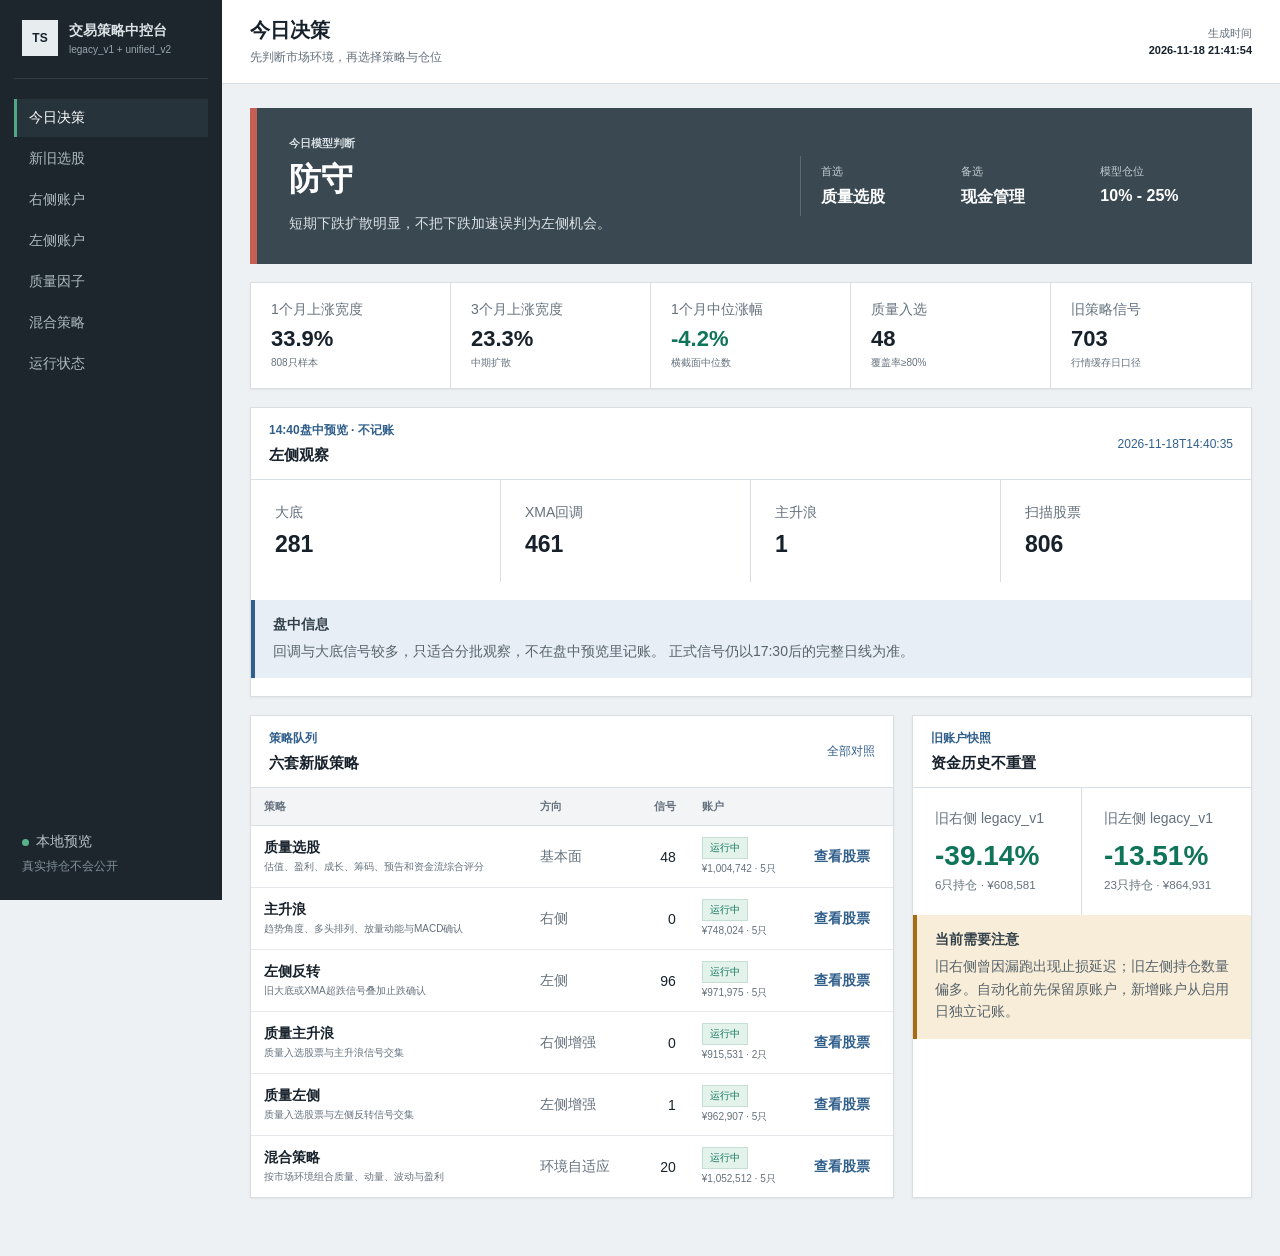
==== index.html @ 50e449c4 "Daily Trading Hub Update" ====
<!doctype html>
<html lang="zh-CN">
<head>
  <meta charset="utf-8">
  <meta name="viewport" content="width=device-width,initial-scale=1">
  <title>今日决策 | 交易策略中控台</title>
  <link rel="stylesheet" href="assets/styles.css">
</head>
<body>
  <aside class="sidebar" id="sidebar">
    <a class="brand" href="index.html"><span class="brand-mark">TS</span><span><strong>交易策略中控台</strong><small>legacy_v1 + unified_v2</small></span></a>
    <nav><a class="nav-link active" href="index.html">今日决策</a><a class="nav-link " href="stocks.html">新旧选股</a><a class="nav-link " href="right.html">右侧账户</a><a class="nav-link " href="left.html">左侧账户</a><a class="nav-link " href="quality.html">质量因子</a><a class="nav-link " href="hybrid.html">混合策略</a><a class="nav-link " href="system.html">运行状态</a></nav>
    <div class="sidebar-foot"><span class="status-dot ok"></span>本地预览<br><small>真实持仓不会公开</small></div>
  </aside>
  <main class="workspace">
    <header class="topbar">
      <button class="icon-button" id="menuButton" aria-label="打开导航" title="打开导航">☰</button>
      <div><h1>今日决策</h1><p>先判断市场环境，再选择策略与仓位</p></div>
      <div class="timestamp">生成时间<br><strong>2026-11-18 21:41:54</strong></div>
    </header>
    <div class="content">
    <section class="decision-band regime-defensive">
      <div><span class="eyebrow">今日模型判断</span><h2>防守</h2><p>短期下跌扩散明显，不把下跌加速误判为左侧机会。</p></div>
      <dl><div><dt>首选</dt><dd>质量选股</dd></div><div><dt>备选</dt><dd>现金管理</dd></div><div><dt>模型仓位</dt><dd>10% - 25%</dd></div></dl>
    </section>
    <section class="metric-strip">
      <div><span>1个月上涨宽度</span><strong>33.9%</strong><small>808只样本</small></div>
      <div><span>3个月上涨宽度</span><strong>23.3%</strong><small>中期扩散</small></div>
      <div><span>1个月中位涨幅</span><strong class="negative">-4.2%</strong><small>横截面中位数</small></div>
      <div><span>质量入选</span><strong>48</strong><small>覆盖率≥80%</small></div>
      <div><span>旧策略信号</span><strong>703</strong><small>行情缓存日口径</small></div>
    </section>
    
    <section class="panel">
      <div class="panel-head"><div><span class="eyebrow">14:40盘中预览 · 不记账</span><h3>左侧观察</h3></div><span>2026-11-18T14:40:35</span></div>
      <div class="evidence-grid"><div><span>大底</span><strong>281</strong></div><div><span>XMA回调</span><strong>461</strong></div><div><span>主升浪</span><strong>1</strong></div><div><span>扫描股票</span><strong>806</strong></div></div>
      <div class="notice"><strong>盘中信息</strong><p>回调与大底信号较多，只适合分批观察，不在盘中预览里记账。 正式信号仍以17:30后的完整日线为准。</p></div>
    </section>
    <section class="two-column">
      <div class="panel"><div class="panel-head"><div><span class="eyebrow">策略队列</span><h3>六套新版策略</h3></div><a href="stocks.html">全部对照</a></div>
        <div class="table-scroll"><table><thead><tr><th>策略</th><th>方向</th><th class="numeric">信号</th><th>账户</th><th></th></tr></thead><tbody><tr><td><strong>质量选股</strong><small>估值、盈利、成长、筹码、预告和资金流综合评分</small></td><td><span class="side-tag">基本面</span></td>
            <td class="numeric">48</td><td><span class="status-chip ok">运行中</span><small>¥1,004,742 · 5只</small></td>
            <td><a class="table-link" href="stocks.html?strategy=quality_v2">查看股票</a></td></tr><tr><td><strong>主升浪</strong><small>趋势角度、多头排列、放量动能与MACD确认</small></td><td><span class="side-tag">右侧</span></td>
            <td class="numeric">0</td><td><span class="status-chip ok">运行中</span><small>¥748,024 · 5只</small></td>
            <td><a class="table-link" href="stocks.html?strategy=main_wave_v2">查看股票</a></td></tr><tr><td><strong>左侧反转</strong><small>旧大底或XMA超跌信号叠加止跌确认</small></td><td><span class="side-tag">左侧</span></td>
            <td class="numeric">96</td><td><span class="status-chip ok">运行中</span><small>¥971,975 · 5只</small></td>
            <td><a class="table-link" href="stocks.html?strategy=left_reversal_v2">查看股票</a></td></tr><tr><td><strong>质量主升浪</strong><small>质量入选股票与主升浪信号交集</small></td><td><span class="side-tag">右侧增强</span></td>
            <td class="numeric">0</td><td><span class="status-chip ok">运行中</span><small>¥915,531 · 2只</small></td>
            <td><a class="table-link" href="stocks.html?strategy=quality_main_wave_v2">查看股票</a></td></tr><tr><td><strong>质量左侧</strong><small>质量入选股票与左侧反转信号交集</small></td><td><span class="side-tag">左侧增强</span></td>
            <td class="numeric">1</td><td><span class="status-chip ok">运行中</span><small>¥962,907 · 5只</small></td>
            <td><a class="table-link" href="stocks.html?strategy=quality_left_v2">查看股票</a></td></tr><tr><td><strong>混合策略</strong><small>按市场环境组合质量、动量、波动与盈利</small></td><td><span class="side-tag">环境自适应</span></td>
            <td class="numeric">20</td><td><span class="status-chip ok">运行中</span><small>¥1,052,512 · 5只</small></td>
            <td><a class="table-link" href="stocks.html?strategy=hybrid_v2">查看股票</a></td></tr></tbody></table></div>
      </div>
      <div class="panel"><div class="panel-head"><div><span class="eyebrow">旧账户快照</span><h3>资金历史不重置</h3></div></div>
        <div class="account-compare">
          <a href="right.html"><span>旧右侧 legacy_v1</span><strong class="negative">-39.14%</strong><small>6只持仓 · ¥608,581</small></a>
          <a href="left.html"><span>旧左侧 legacy_v1</span><strong class="negative">-13.51%</strong><small>23只持仓 · ¥864,931</small></a>
        </div>
        <div class="notice warning"><strong>当前需要注意</strong><p>旧右侧曾因漏跑出现止损延迟；旧左侧持仓数量偏多。自动化前先保留原账户，新增账户从启用日独立记账。</p></div>
      </div>
    </section></div>
  </main>
  <script src="assets/app.js"></script>
</body>
</html>
---- assets/styles.css ----
:root {
  --bg: #eef1f4;
  --surface: #ffffff;
  --surface-muted: #f6f7f8;
  --ink: #17212b;
  --muted: #65717d;
  --line: #d9dee3;
  --sidebar: #1d262d;
  --sidebar-2: #27333b;
  --green: #0f7459;
  --green-soft: #e4f2ec;
  --red: #b6463c;
  --red-soft: #f8e8e5;
  --amber: #a76b13;
  --amber-soft: #f7edd8;
  --blue: #315f8c;
  --blue-soft: #e7eef5;
  --shadow: 0 1px 2px rgba(20, 30, 38, .06);
}

* { box-sizing: border-box; }
html { background: var(--bg); }
body { margin: 0; color: var(--ink); background: var(--bg); font-family: -apple-system, BlinkMacSystemFont, "PingFang SC", "Microsoft YaHei", sans-serif; font-size: 14px; letter-spacing: 0; }
a { color: inherit; text-decoration: none; }
button, input, select { font: inherit; letter-spacing: 0; }
.sidebar { position: fixed; inset: 0 auto 0 0; width: 222px; padding: 20px 14px; color: #dce3e7; background: var(--sidebar); z-index: 20; }
.brand { display: flex; gap: 11px; align-items: center; padding: 0 8px 22px; border-bottom: 1px solid rgba(255,255,255,.1); }
.brand-mark { display: grid; place-items: center; width: 36px; height: 36px; background: #e7ecef; color: #17212b; font-weight: 800; font-size: 12px; }
.brand strong { display: block; font-size: 14px; }
.brand small { display: block; margin-top: 4px; color: #98a6af; font-size: 10px; }
nav { margin-top: 20px; }
.nav-link { display: block; padding: 10px 12px; margin: 3px 0; color: #afbac1; border-left: 3px solid transparent; }
.nav-link:hover { color: #fff; background: var(--sidebar-2); }
.nav-link.active { color: #fff; background: var(--sidebar-2); border-left-color: #51a884; }
.sidebar-foot { position: absolute; left: 22px; right: 22px; bottom: 22px; color: #b9c3c9; line-height: 1.7; }
.sidebar-foot small { color: #82919a; }
.status-dot { display: inline-block; width: 7px; height: 7px; margin-right: 7px; border-radius: 50%; }
.status-dot.ok { background: #58b38c; }
.workspace { min-height: 100vh; margin-left: 222px; }
.topbar { min-height: 78px; padding: 17px 28px; display: flex; align-items: center; gap: 14px; background: var(--surface); border-bottom: 1px solid var(--line); }
.topbar h1 { margin: 0; font-size: 20px; }
.topbar p { margin: 5px 0 0; color: var(--muted); font-size: 12px; }
.timestamp { margin-left: auto; color: var(--muted); text-align: right; font-size: 11px; line-height: 1.5; }
.timestamp strong { color: var(--ink); font-weight: 600; }
.icon-button { display: none; border: 0; background: transparent; font-size: 22px; cursor: pointer; }
.content { padding: 24px 28px 40px; max-width: 1680px; margin: 0 auto; }
.eyebrow { display: block; margin-bottom: 7px; color: var(--muted); font-size: 11px; font-weight: 700; text-transform: uppercase; }
.decision-band { display: grid; grid-template-columns: 1fr minmax(420px, .8fr); align-items: center; min-height: 156px; padding: 28px 32px; color: #fff; background: #3a4851; border-left: 7px solid #bf8b39; }
.decision-band h2 { margin: 0; font-size: 32px; }
.decision-band p { max-width: 700px; margin: 10px 0 0; color: #dce3e7; line-height: 1.7; }
.decision-band .eyebrow { color: #d7dee2; }
.decision-band dl { display: grid; grid-template-columns: repeat(3, 1fr); margin: 0; border-left: 1px solid rgba(255,255,255,.18); }
.decision-band dl div { padding: 8px 20px; }
.decision-band dt { margin-bottom: 8px; color: #c4cfd5; font-size: 11px; }
.decision-band dd { margin: 0; font-size: 16px; font-weight: 700; }
.regime-right { border-left-color: #4eaa81; }
.regime-defensive { border-left-color: #c65f53; }
.regime-mixed { border-left-color: #5f88ad; }
.metric-strip { display: grid; grid-template-columns: repeat(5, 1fr); margin: 18px 0; background: var(--surface); border: 1px solid var(--line); box-shadow: var(--shadow); }
.metric-strip > div { min-height: 96px; padding: 18px 20px; border-right: 1px solid var(--line); }
.metric-strip > div:last-child { border-right: 0; }
.metric-strip span, .metric-strip small { display: block; color: var(--muted); }
.metric-strip strong { display: block; margin: 7px 0 4px; font-size: 22px; }
.metric-strip small { font-size: 10px; }
.metric-strip.compact { margin-top: 0; }
.metric-strip.compact > div { min-height: 80px; }
.metric-strip.compact strong { font-size: 18px; }
.positive { color: var(--red) !important; }
.negative { color: var(--green) !important; }
.two-column { display: grid; grid-template-columns: minmax(0, 1.35fr) minmax(340px, .65fr); gap: 18px; }
.panel { margin-bottom: 18px; background: var(--surface); border: 1px solid var(--line); box-shadow: var(--shadow); }
.panel-head { min-height: 58px; padding: 14px 18px; display: flex; justify-content: space-between; align-items: center; border-bottom: 1px solid var(--line); }
.panel-head h3 { margin: 0; font-size: 15px; }
.panel-head a, .panel-head span { color: var(--blue); font-size: 12px; }
table { width: 100%; border-collapse: collapse; }
th { padding: 11px 13px; color: var(--muted); background: #f2f4f6; font-size: 11px; text-align: left; white-space: nowrap; border-bottom: 1px solid var(--line); }
td { padding: 11px 13px; border-bottom: 1px solid #e6e9ec; vertical-align: middle; }
tbody tr:last-child td { border-bottom: 0; }
tbody tr:hover td { background: #f8fafb; }
td strong { display: block; }
td small { display: block; margin-top: 3px; color: var(--muted); font-size: 10px; }
.numeric { text-align: right; font-variant-numeric: tabular-nums; }
.table-scroll { overflow: auto; }
.table-link { color: var(--blue); font-weight: 600; }
.side-tag { color: var(--muted); white-space: nowrap; }
.status-chip { display: inline-block; padding: 3px 7px; border: 1px solid var(--line); font-size: 10px; white-space: nowrap; }
.status-chip.pending { color: var(--amber); background: var(--amber-soft); border-color: #e7d1a7; }
.status-chip.ok { color: var(--green); background: var(--green-soft); border-color: #c5dfd3; }
.status-chip.bad { color: var(--red); background: var(--red-soft); border-color: #e6c0ba; }
.account-compare { display: grid; grid-template-columns: 1fr 1fr; }
.account-compare a { padding: 22px; border-right: 1px solid var(--line); }
.account-compare a:last-child { border-right: 0; }
.account-compare span, .account-compare small { display: block; color: var(--muted); }
.account-compare strong { display: block; margin: 12px 0 6px; font-size: 28px; }
.notice { margin: 18px 0; padding: 16px 18px; color: #33414a; background: var(--blue-soft); border-left: 4px solid var(--blue); }
.notice.warning { margin: 0; background: var(--amber-soft); border-left-color: var(--amber); }
.notice p { margin: 6px 0 0; color: #58636b; line-height: 1.6; }
.page-intro { margin-bottom: 18px; padding: 5px 0 14px; display: flex; align-items: flex-end; justify-content: space-between; border-bottom: 1px solid var(--line); }
.page-intro h2 { margin: 0; font-size: 23px; }
.page-intro p { margin: 8px 0 0; color: var(--muted); }
.primary-button, .secondary-button { display: inline-flex; align-items: center; min-height: 36px; padding: 0 14px; border: 1px solid transparent; cursor: pointer; white-space: nowrap; }
.primary-button { color: #fff; background: var(--green); }
.secondary-button { color: var(--ink); background: var(--surface); border-color: var(--line); }
.segmented { display: flex; overflow-x: auto; border-bottom: 1px solid var(--line); }
.segmented-button { min-width: 96px; padding: 13px 14px; border: 0; border-right: 1px solid var(--line); background: var(--surface); color: var(--muted); cursor: pointer; white-space: nowrap; }
.segmented-button span { margin-left: 6px; padding: 1px 5px; color: var(--muted); background: var(--surface-muted); font-size: 10px; }
.segmented-button.active { color: var(--green); box-shadow: inset 0 -3px var(--green); font-weight: 700; }
.toolbar { min-height: 62px; padding: 12px 14px; display: flex; align-items: center; gap: 10px; border-bottom: 1px solid var(--line); }
.toolbar input, .toolbar select { min-height: 36px; padding: 0 10px; color: var(--ink); background: #fff; border: 1px solid var(--line); }
.toolbar input { width: 260px; }
.toolbar #resultCount { margin-left: auto; color: var(--muted); font-size: 12px; }
.stock-table { max-height: 680px; }
.stock-table thead { position: sticky; top: 0; z-index: 2; }
.stock-table th, .stock-table td { font-size: 12px; }
.signal-cell { min-width: 48px; color: var(--green); text-align: center; }
.reason { min-width: 190px; color: #4c5861; }
.grade { display: inline-grid; place-items: center; width: 27px; height: 24px; font-weight: 800; }
.grade-A { color: #fff; background: var(--green); }
.grade-B { color: #fff; background: var(--blue); }
.grade-C { color: #6d4d10; background: var(--amber-soft); }
.grade-D { color: #7e3731; background: var(--red-soft); }
.account-tabs { display: flex; margin-bottom: 18px; border-bottom: 1px solid var(--line); }
.account-tab { padding: 12px 18px; border: 0; border-right: 1px solid var(--line); background: transparent; color: var(--muted); cursor: pointer; }
.account-tab.active { color: var(--green); background: var(--surface); box-shadow: inset 0 -3px var(--green); font-weight: 700; }
.account-panel { display: none; }
.account-panel.active { display: block; }
.source-time { color: var(--muted); font-size: 12px; }
.action { display: inline-block; min-width: 40px; padding: 3px 5px; color: #fff; text-align: center; font-size: 10px; }
.action.buy { background: var(--red); }
.action.sell { background: var(--green); }
.empty-state { min-height: 350px; padding: 70px 24px; text-align: center; background: var(--surface); border: 1px solid var(--line); }
.empty-state h3 { margin: 20px 0 8px; font-size: 22px; }
.empty-state p { color: var(--muted); }
.empty-state dl { display: grid; grid-template-columns: repeat(3, 150px); justify-content: center; margin: 30px 0; }
.empty-state dl div { padding: 12px; border-right: 1px solid var(--line); }
.empty-state dl div:last-child { border-right: 0; }
.empty-state dt { color: var(--muted); font-size: 11px; }
.empty-state dd { margin: 7px 0 0; font-weight: 700; }
.fine-print { color: var(--muted); font-size: 11px; }
.comparison-placeholder { display: grid; grid-template-columns: repeat(3, 1fr); }
.comparison-placeholder div { padding: 42px 22px; text-align: center; border-right: 1px solid var(--line); }
.comparison-placeholder div:last-child { border-right: 0; }
.comparison-placeholder strong { display: block; font-size: 28px; }
.comparison-placeholder span { display: block; margin-top: 8px; color: var(--muted); }
.quality-grid { grid-template-columns: 1.2fr .8fr; }
.weight-bars { padding: 14px 18px; }
.weight-bars div { display: grid; grid-template-columns: 70px 1fr 42px; align-items: center; min-height: 30px; }
.weight-bars i { display: block; max-width: 100%; height: 6px; background: var(--green); }
.weight-bars strong { text-align: right; font-size: 11px; }
.definition-list { display: grid; grid-template-columns: 1fr 1fr; margin: 0; }
.definition-list div { padding: 22px; border-right: 1px solid var(--line); border-bottom: 1px solid var(--line); }
.definition-list div:nth-child(even) { border-right: 0; }
.definition-list dt { color: var(--muted); font-size: 11px; }
.definition-list dd { margin: 8px 0 0; font-size: 20px; font-weight: 700; }
.evidence-grid { display: grid; grid-template-columns: repeat(4, 1fr); }
.evidence-grid div { padding: 24px; border-right: 1px solid var(--line); }
.evidence-grid div:last-child { border-right: 0; }
.evidence-grid span { display: block; color: var(--muted); }
.evidence-grid strong { display: block; margin-top: 9px; font-size: 23px; }
.path-cell { min-width: 360px; font-family: ui-monospace, SFMono-Regular, Menlo, monospace; font-size: 11px; }
.timeline { margin: 0; padding: 22px 28px 22px 48px; }
.timeline li { position: relative; padding: 0 0 24px 16px; color: var(--muted); }
.timeline li::marker { color: #aeb7bd; }
.timeline li.done::marker { color: var(--green); }
.timeline strong, .timeline span { display: block; }
.timeline strong { color: var(--ink); }
.timeline span { margin-top: 5px; }

@media (max-width: 1050px) {
  .decision-band { grid-template-columns: 1fr; gap: 22px; }
  .decision-band dl { border-left: 0; border-top: 1px solid rgba(255,255,255,.18); padding-top: 12px; }
  .two-column { grid-template-columns: 1fr; }
  .metric-strip { grid-template-columns: repeat(3, 1fr); }
  .metric-strip > div:nth-child(3) { border-right: 0; }
}

@media (max-width: 760px) {
  .sidebar { transform: translateX(-100%); transition: transform .2s ease; }
  .sidebar.open { transform: translateX(0); }
  .workspace { margin-left: 0; }
  .topbar { padding: 14px 16px; }
  .icon-button { display: block; }
  .timestamp { display: none; }
  .content { padding: 16px; }
  .decision-band { padding: 23px 20px; }
  .decision-band h2 { font-size: 27px; }
  .decision-band dl { grid-template-columns: 1fr; }
  .decision-band dl div { padding: 8px 0; }
  .metric-strip { grid-template-columns: 1fr 1fr; }
  .metric-strip > div { border-right: 1px solid var(--line); }
  .metric-strip > div:nth-child(even) { border-right: 0; }
  .metric-strip > div:last-child { grid-column: 1 / -1; }
  .page-intro { align-items: flex-start; gap: 18px; flex-direction: column; }
  .toolbar { flex-wrap: wrap; }
  .toolbar input { width: 100%; }
  .toolbar #resultCount { width: 100%; margin-left: 0; }
  .account-tabs { overflow-x: auto; }
  .account-tab { white-space: nowrap; }
  .empty-state dl, .comparison-placeholder, .evidence-grid { grid-template-columns: 1fr; }
  .empty-state dl div, .comparison-placeholder div, .evidence-grid div { border-right: 0; border-bottom: 1px solid var(--line); }
  .account-compare { grid-template-columns: 1fr; }
  .account-compare a { border-right: 0; border-bottom: 1px solid var(--line); }
}
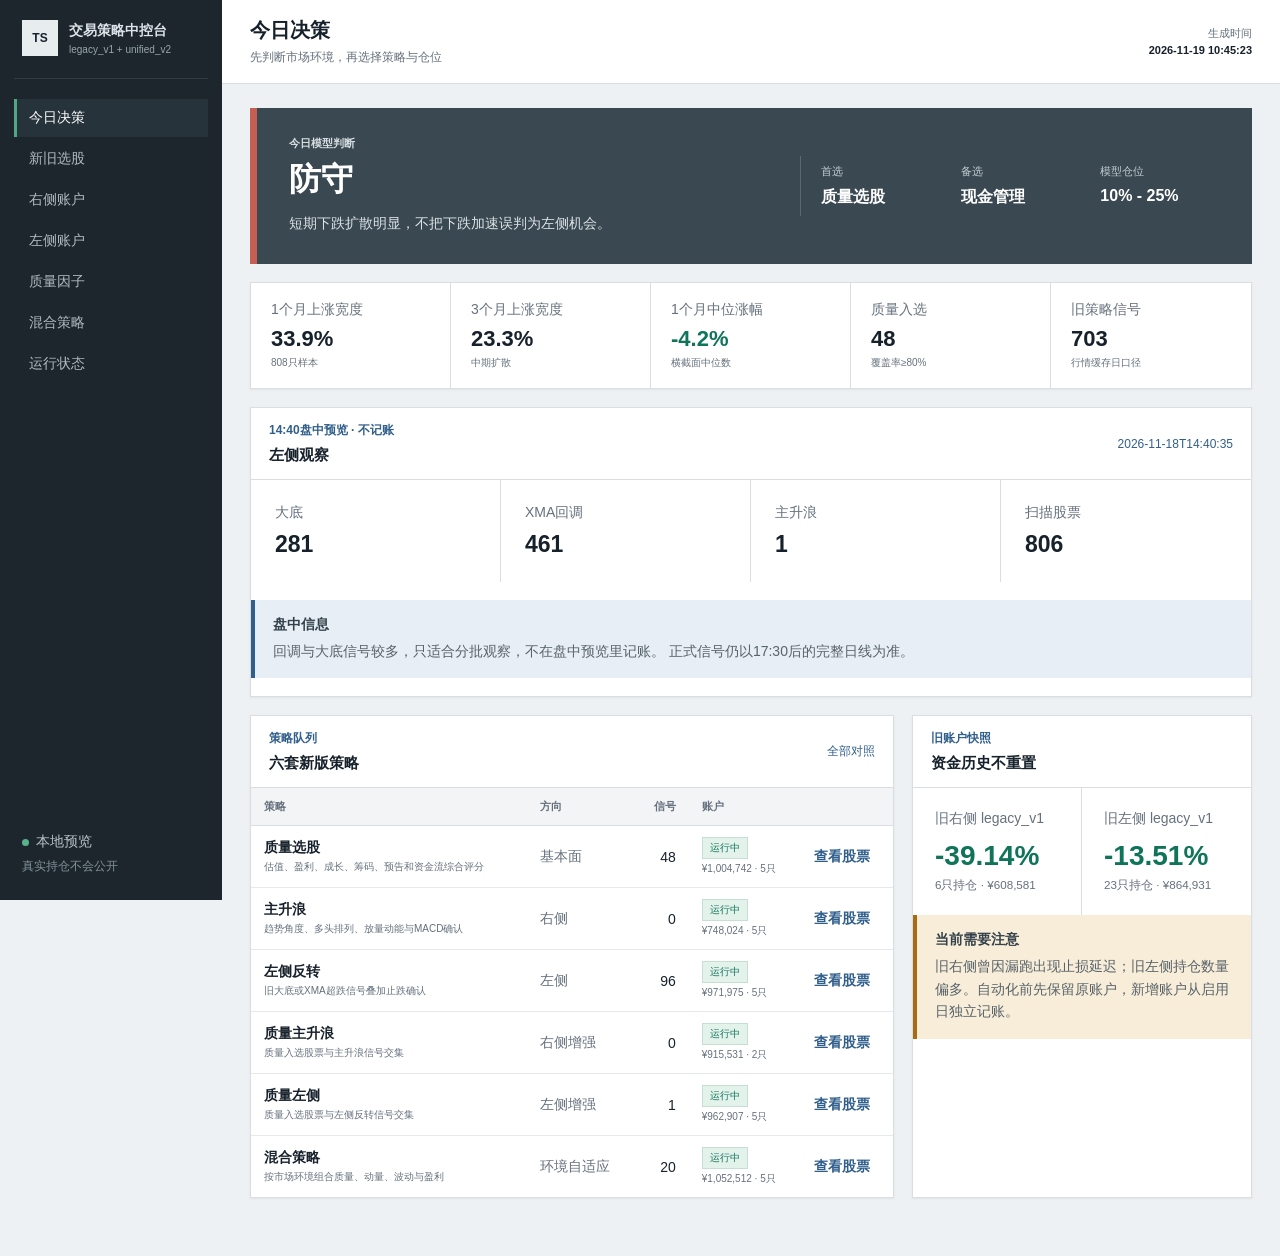
==== commit fec63d32: "Intraday Open Execution Update" ====
--- a/index.html
+++ b/index.html
@@ -16,7 +16,7 @@
     <header class="topbar">
       <button class="icon-button" id="menuButton" aria-label="打开导航" title="打开导航">☰</button>
       <div><h1>今日决策</h1><p>先判断市场环境，再选择策略与仓位</p></div>
-      <div class="timestamp">生成时间<br><strong>2026-11-18 21:41:54</strong></div>
+      <div class="timestamp">生成时间<br><strong>2026-11-19 10:45:23</strong></div>
     </header>
     <div class="content">
     <section class="decision-band regime-defensive">
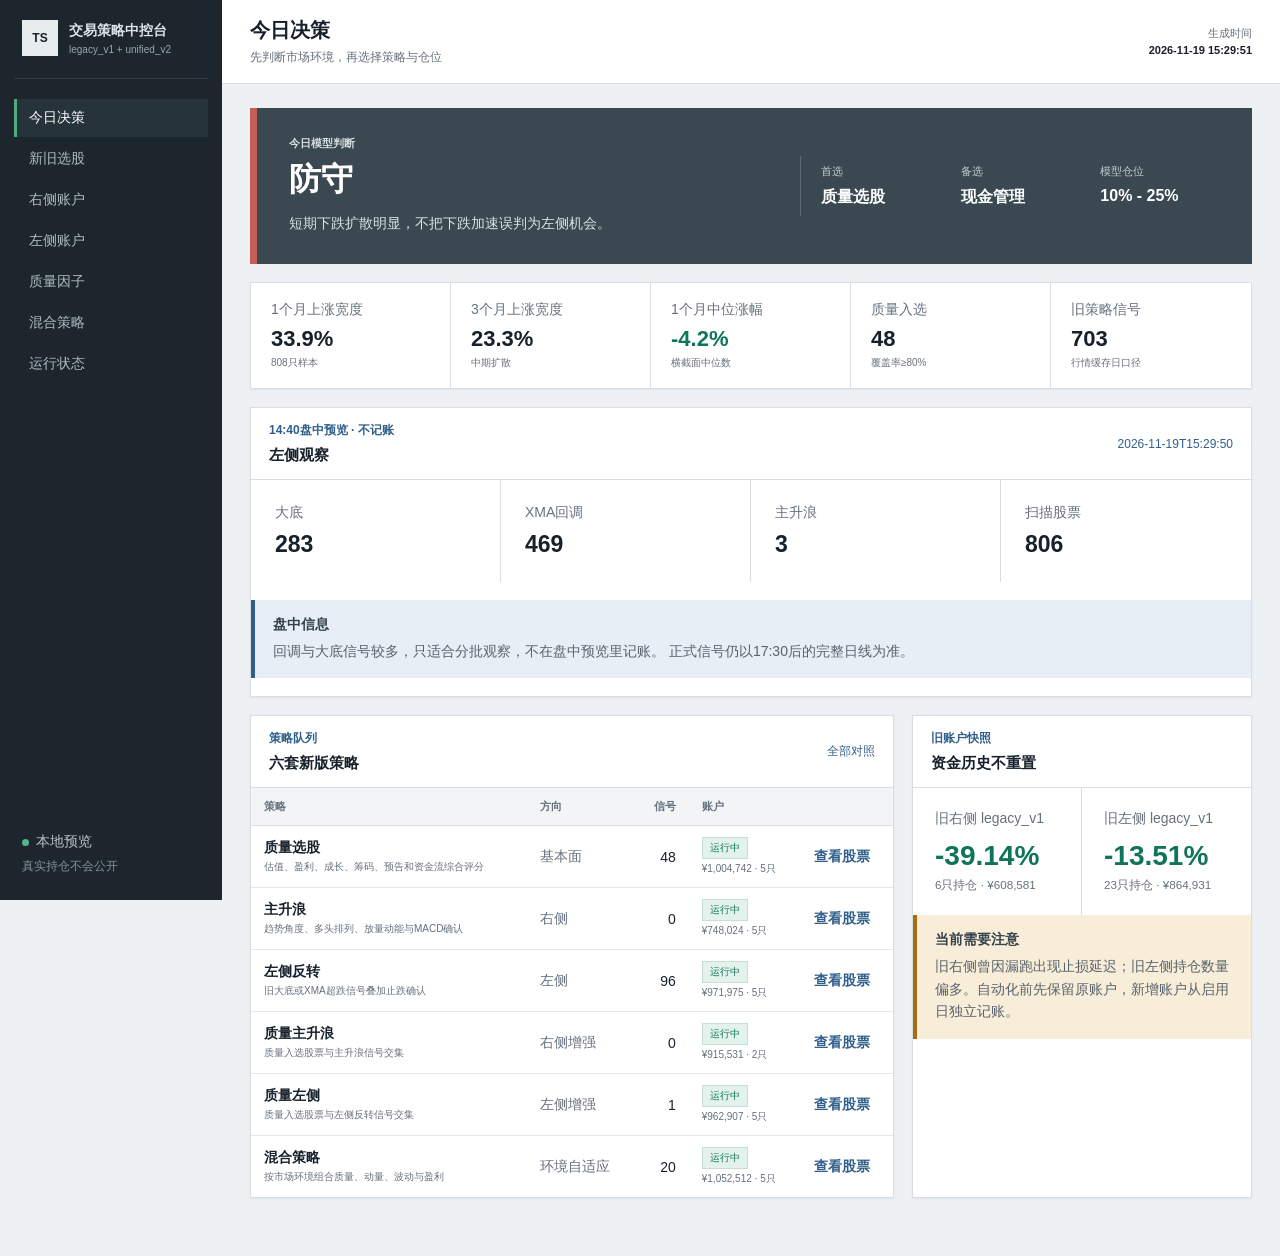
==== commit c35e8a96: "Intraday Strategy Preview Update" ====
--- a/index.html
+++ b/index.html
@@ -16,7 +16,7 @@
     <header class="topbar">
       <button class="icon-button" id="menuButton" aria-label="打开导航" title="打开导航">☰</button>
       <div><h1>今日决策</h1><p>先判断市场环境，再选择策略与仓位</p></div>
-      <div class="timestamp">生成时间<br><strong>2026-11-19 10:45:23</strong></div>
+      <div class="timestamp">生成时间<br><strong>2026-11-19 15:29:51</strong></div>
     </header>
     <div class="content">
     <section class="decision-band regime-defensive">
@@ -32,8 +32,8 @@
     </section>
     
     <section class="panel">
-      <div class="panel-head"><div><span class="eyebrow">14:40盘中预览 · 不记账</span><h3>左侧观察</h3></div><span>2026-11-18T14:40:35</span></div>
-      <div class="evidence-grid"><div><span>大底</span><strong>281</strong></div><div><span>XMA回调</span><strong>461</strong></div><div><span>主升浪</span><strong>1</strong></div><div><span>扫描股票</span><strong>806</strong></div></div>
+      <div class="panel-head"><div><span class="eyebrow">14:40盘中预览 · 不记账</span><h3>左侧观察</h3></div><span>2026-11-19T15:29:50</span></div>
+      <div class="evidence-grid"><div><span>大底</span><strong>283</strong></div><div><span>XMA回调</span><strong>469</strong></div><div><span>主升浪</span><strong>3</strong></div><div><span>扫描股票</span><strong>806</strong></div></div>
       <div class="notice"><strong>盘中信息</strong><p>回调与大底信号较多，只适合分批观察，不在盘中预览里记账。 正式信号仍以17:30后的完整日线为准。</p></div>
     </section>
     <section class="two-column">
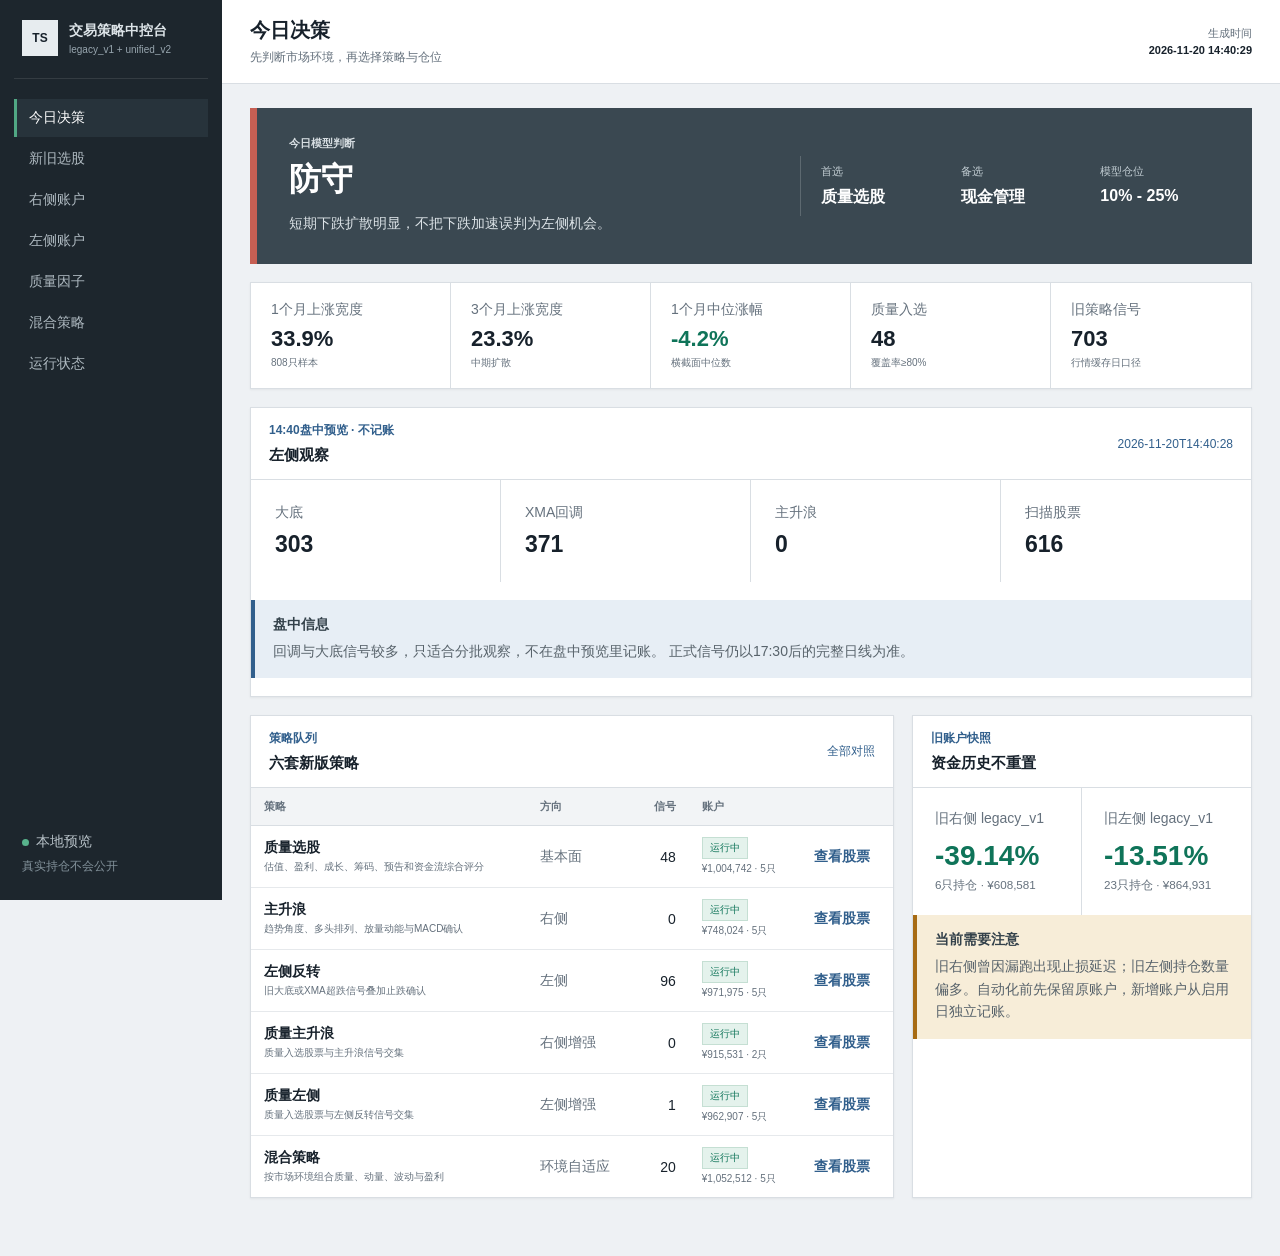
==== commit eda4bd96: "Intraday Strategy Preview Update" ====
--- a/index.html
+++ b/index.html
@@ -16,7 +16,7 @@
     <header class="topbar">
       <button class="icon-button" id="menuButton" aria-label="打开导航" title="打开导航">☰</button>
       <div><h1>今日决策</h1><p>先判断市场环境，再选择策略与仓位</p></div>
-      <div class="timestamp">生成时间<br><strong>2026-11-19 15:29:51</strong></div>
+      <div class="timestamp">生成时间<br><strong>2026-11-20 14:40:29</strong></div>
     </header>
     <div class="content">
     <section class="decision-band regime-defensive">
@@ -32,8 +32,8 @@
     </section>
     
     <section class="panel">
-      <div class="panel-head"><div><span class="eyebrow">14:40盘中预览 · 不记账</span><h3>左侧观察</h3></div><span>2026-11-19T15:29:50</span></div>
-      <div class="evidence-grid"><div><span>大底</span><strong>283</strong></div><div><span>XMA回调</span><strong>469</strong></div><div><span>主升浪</span><strong>3</strong></div><div><span>扫描股票</span><strong>806</strong></div></div>
+      <div class="panel-head"><div><span class="eyebrow">14:40盘中预览 · 不记账</span><h3>左侧观察</h3></div><span>2026-11-20T14:40:28</span></div>
+      <div class="evidence-grid"><div><span>大底</span><strong>303</strong></div><div><span>XMA回调</span><strong>371</strong></div><div><span>主升浪</span><strong>0</strong></div><div><span>扫描股票</span><strong>616</strong></div></div>
       <div class="notice"><strong>盘中信息</strong><p>回调与大底信号较多，只适合分批观察，不在盘中预览里记账。 正式信号仍以17:30后的完整日线为准。</p></div>
     </section>
     <section class="two-column">
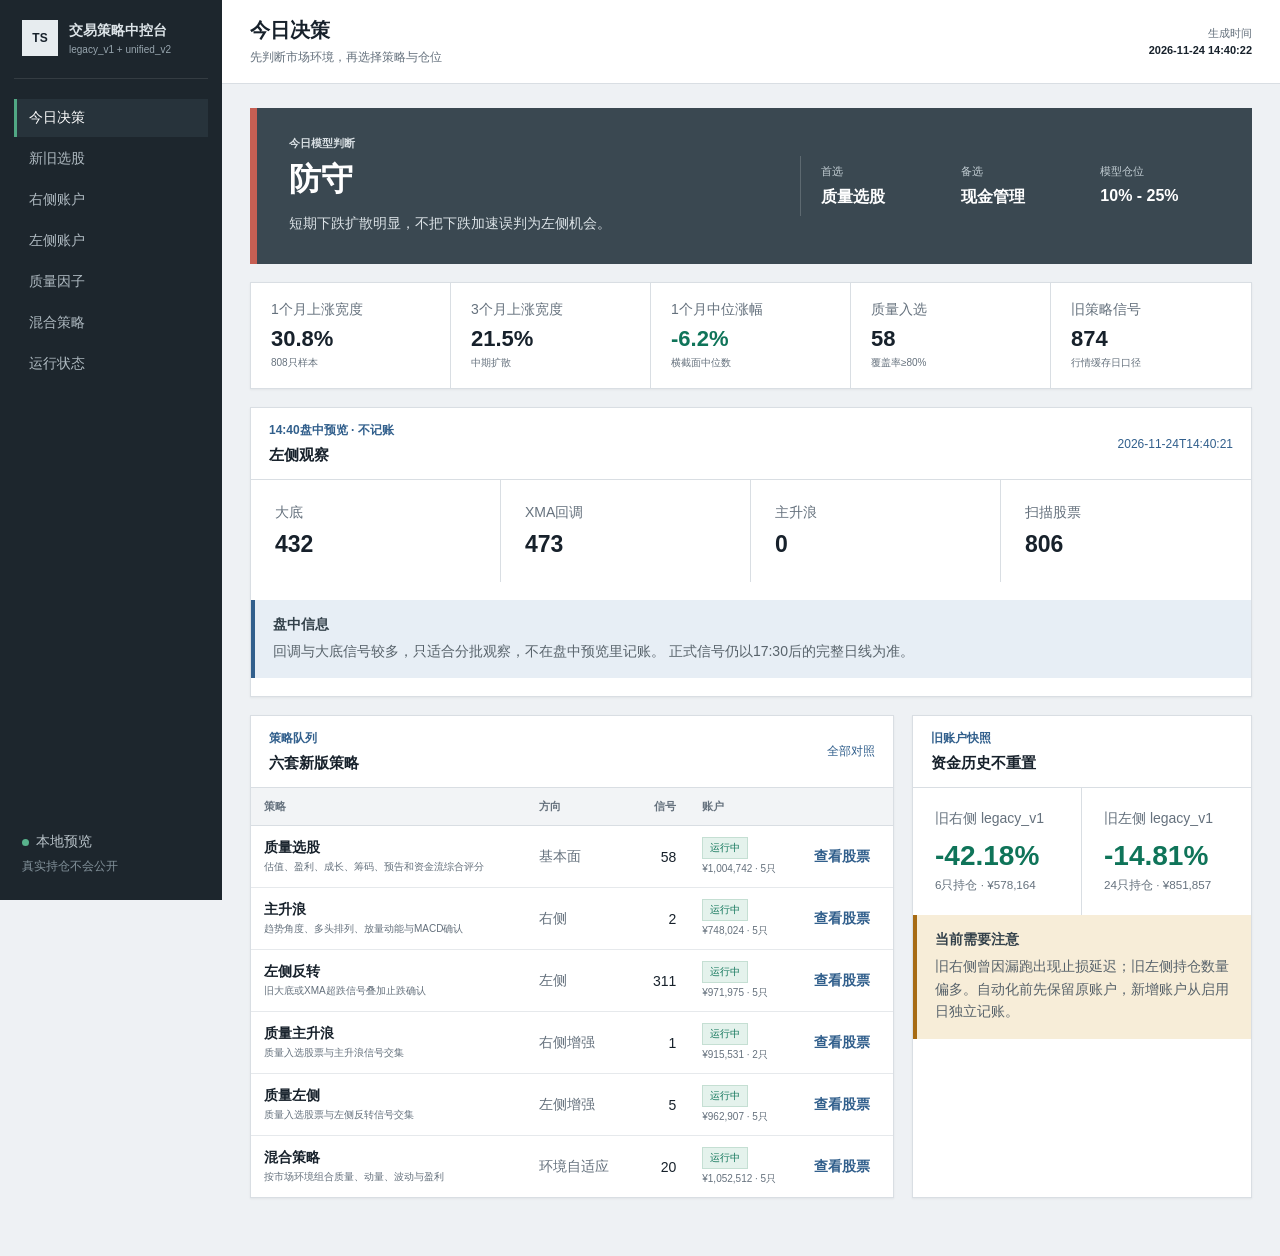
==== commit 3c5577f5: "Intraday Strategy Preview Update" ====
--- a/index.html
+++ b/index.html
@@ -16,7 +16,7 @@
     <header class="topbar">
       <button class="icon-button" id="menuButton" aria-label="打开导航" title="打开导航">☰</button>
       <div><h1>今日决策</h1><p>先判断市场环境，再选择策略与仓位</p></div>
-      <div class="timestamp">生成时间<br><strong>2026-11-20 14:40:29</strong></div>
+      <div class="timestamp">生成时间<br><strong>2026-11-24 14:40:22</strong></div>
     </header>
     <div class="content">
     <section class="decision-band regime-defensive">
@@ -24,38 +24,38 @@
       <dl><div><dt>首选</dt><dd>质量选股</dd></div><div><dt>备选</dt><dd>现金管理</dd></div><div><dt>模型仓位</dt><dd>10% - 25%</dd></div></dl>
     </section>
     <section class="metric-strip">
-      <div><span>1个月上涨宽度</span><strong>33.9%</strong><small>808只样本</small></div>
-      <div><span>3个月上涨宽度</span><strong>23.3%</strong><small>中期扩散</small></div>
-      <div><span>1个月中位涨幅</span><strong class="negative">-4.2%</strong><small>横截面中位数</small></div>
-      <div><span>质量入选</span><strong>48</strong><small>覆盖率≥80%</small></div>
-      <div><span>旧策略信号</span><strong>703</strong><small>行情缓存日口径</small></div>
+      <div><span>1个月上涨宽度</span><strong>30.8%</strong><small>808只样本</small></div>
+      <div><span>3个月上涨宽度</span><strong>21.5%</strong><small>中期扩散</small></div>
+      <div><span>1个月中位涨幅</span><strong class="negative">-6.2%</strong><small>横截面中位数</small></div>
+      <div><span>质量入选</span><strong>58</strong><small>覆盖率≥80%</small></div>
+      <div><span>旧策略信号</span><strong>874</strong><small>行情缓存日口径</small></div>
     </section>
     
     <section class="panel">
-      <div class="panel-head"><div><span class="eyebrow">14:40盘中预览 · 不记账</span><h3>左侧观察</h3></div><span>2026-11-20T14:40:28</span></div>
-      <div class="evidence-grid"><div><span>大底</span><strong>303</strong></div><div><span>XMA回调</span><strong>371</strong></div><div><span>主升浪</span><strong>0</strong></div><div><span>扫描股票</span><strong>616</strong></div></div>
+      <div class="panel-head"><div><span class="eyebrow">14:40盘中预览 · 不记账</span><h3>左侧观察</h3></div><span>2026-11-24T14:40:21</span></div>
+      <div class="evidence-grid"><div><span>大底</span><strong>432</strong></div><div><span>XMA回调</span><strong>473</strong></div><div><span>主升浪</span><strong>0</strong></div><div><span>扫描股票</span><strong>806</strong></div></div>
       <div class="notice"><strong>盘中信息</strong><p>回调与大底信号较多，只适合分批观察，不在盘中预览里记账。 正式信号仍以17:30后的完整日线为准。</p></div>
     </section>
     <section class="two-column">
       <div class="panel"><div class="panel-head"><div><span class="eyebrow">策略队列</span><h3>六套新版策略</h3></div><a href="stocks.html">全部对照</a></div>
         <div class="table-scroll"><table><thead><tr><th>策略</th><th>方向</th><th class="numeric">信号</th><th>账户</th><th></th></tr></thead><tbody><tr><td><strong>质量选股</strong><small>估值、盈利、成长、筹码、预告和资金流综合评分</small></td><td><span class="side-tag">基本面</span></td>
-            <td class="numeric">48</td><td><span class="status-chip ok">运行中</span><small>¥1,004,742 · 5只</small></td>
+            <td class="numeric">58</td><td><span class="status-chip ok">运行中</span><small>¥1,004,742 · 5只</small></td>
             <td><a class="table-link" href="stocks.html?strategy=quality_v2">查看股票</a></td></tr><tr><td><strong>主升浪</strong><small>趋势角度、多头排列、放量动能与MACD确认</small></td><td><span class="side-tag">右侧</span></td>
-            <td class="numeric">0</td><td><span class="status-chip ok">运行中</span><small>¥748,024 · 5只</small></td>
+            <td class="numeric">2</td><td><span class="status-chip ok">运行中</span><small>¥748,024 · 5只</small></td>
             <td><a class="table-link" href="stocks.html?strategy=main_wave_v2">查看股票</a></td></tr><tr><td><strong>左侧反转</strong><small>旧大底或XMA超跌信号叠加止跌确认</small></td><td><span class="side-tag">左侧</span></td>
-            <td class="numeric">96</td><td><span class="status-chip ok">运行中</span><small>¥971,975 · 5只</small></td>
+            <td class="numeric">311</td><td><span class="status-chip ok">运行中</span><small>¥971,975 · 5只</small></td>
             <td><a class="table-link" href="stocks.html?strategy=left_reversal_v2">查看股票</a></td></tr><tr><td><strong>质量主升浪</strong><small>质量入选股票与主升浪信号交集</small></td><td><span class="side-tag">右侧增强</span></td>
-            <td class="numeric">0</td><td><span class="status-chip ok">运行中</span><small>¥915,531 · 2只</small></td>
+            <td class="numeric">1</td><td><span class="status-chip ok">运行中</span><small>¥915,531 · 2只</small></td>
             <td><a class="table-link" href="stocks.html?strategy=quality_main_wave_v2">查看股票</a></td></tr><tr><td><strong>质量左侧</strong><small>质量入选股票与左侧反转信号交集</small></td><td><span class="side-tag">左侧增强</span></td>
-            <td class="numeric">1</td><td><span class="status-chip ok">运行中</span><small>¥962,907 · 5只</small></td>
+            <td class="numeric">5</td><td><span class="status-chip ok">运行中</span><small>¥962,907 · 5只</small></td>
             <td><a class="table-link" href="stocks.html?strategy=quality_left_v2">查看股票</a></td></tr><tr><td><strong>混合策略</strong><small>按市场环境组合质量、动量、波动与盈利</small></td><td><span class="side-tag">环境自适应</span></td>
             <td class="numeric">20</td><td><span class="status-chip ok">运行中</span><small>¥1,052,512 · 5只</small></td>
             <td><a class="table-link" href="stocks.html?strategy=hybrid_v2">查看股票</a></td></tr></tbody></table></div>
       </div>
       <div class="panel"><div class="panel-head"><div><span class="eyebrow">旧账户快照</span><h3>资金历史不重置</h3></div></div>
         <div class="account-compare">
-          <a href="right.html"><span>旧右侧 legacy_v1</span><strong class="negative">-39.14%</strong><small>6只持仓 · ¥608,581</small></a>
-          <a href="left.html"><span>旧左侧 legacy_v1</span><strong class="negative">-13.51%</strong><small>23只持仓 · ¥864,931</small></a>
+          <a href="right.html"><span>旧右侧 legacy_v1</span><strong class="negative">-42.18%</strong><small>6只持仓 · ¥578,164</small></a>
+          <a href="left.html"><span>旧左侧 legacy_v1</span><strong class="negative">-14.81%</strong><small>24只持仓 · ¥851,857</small></a>
         </div>
         <div class="notice warning"><strong>当前需要注意</strong><p>旧右侧曾因漏跑出现止损延迟；旧左侧持仓数量偏多。自动化前先保留原账户，新增账户从启用日独立记账。</p></div>
       </div>
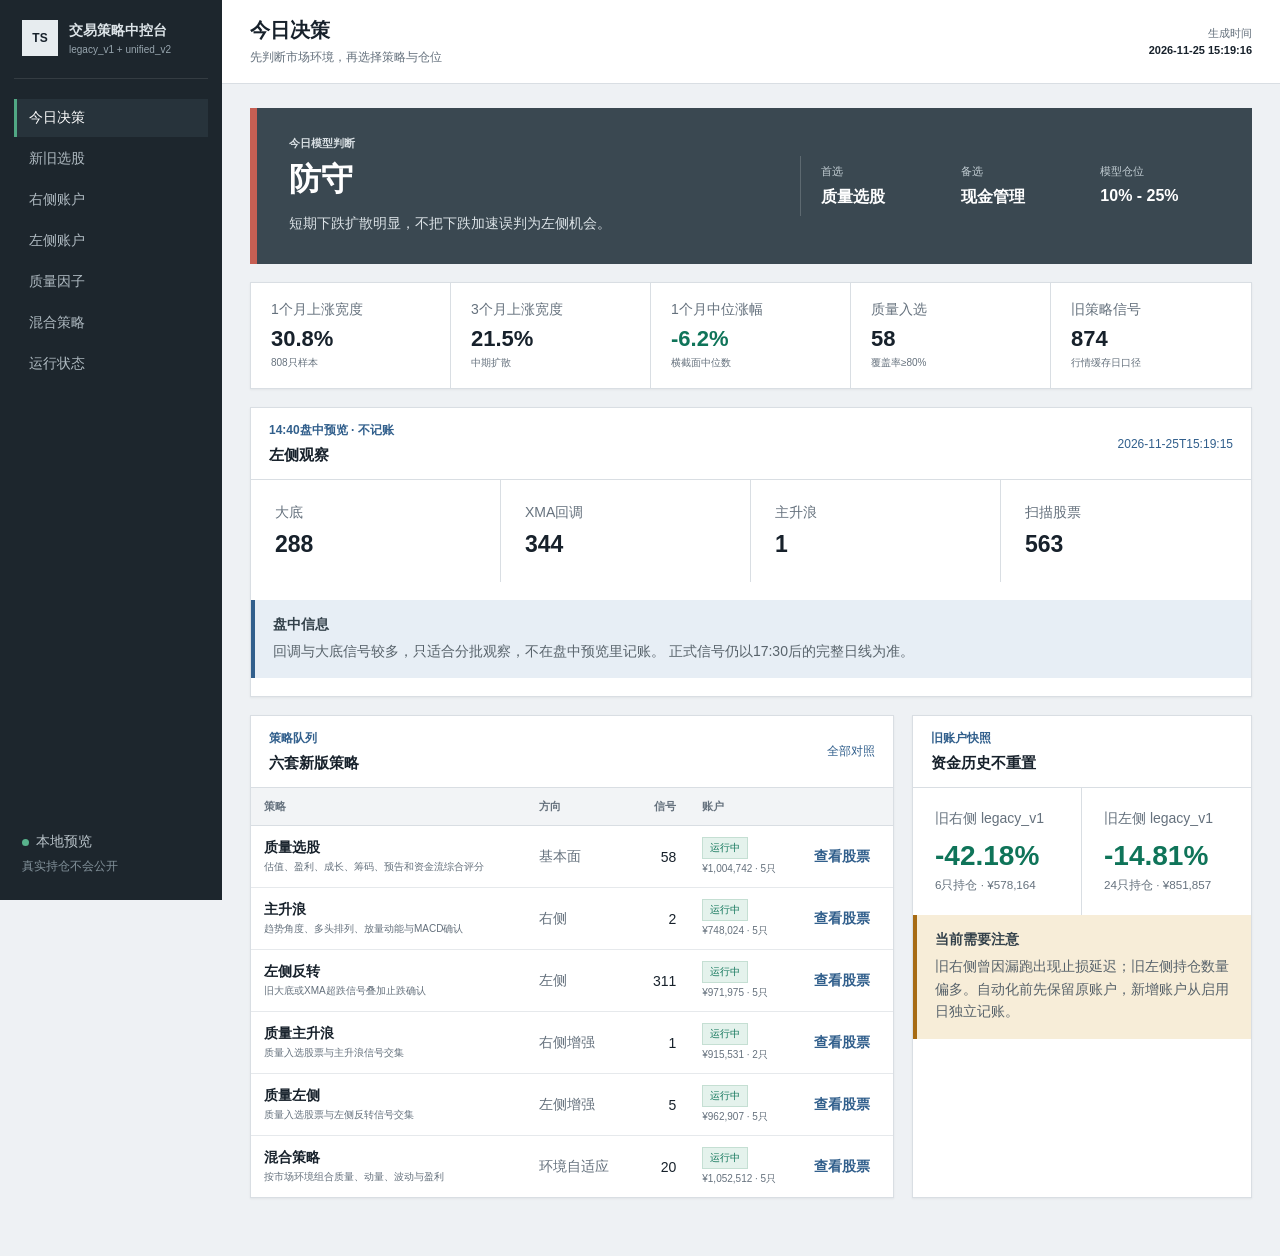
==== commit 237bdef3: "Intraday Strategy Preview Update" ====
--- a/index.html
+++ b/index.html
@@ -16,7 +16,7 @@
     <header class="topbar">
       <button class="icon-button" id="menuButton" aria-label="打开导航" title="打开导航">☰</button>
       <div><h1>今日决策</h1><p>先判断市场环境，再选择策略与仓位</p></div>
-      <div class="timestamp">生成时间<br><strong>2026-11-24 14:40:22</strong></div>
+      <div class="timestamp">生成时间<br><strong>2026-11-25 15:19:16</strong></div>
     </header>
     <div class="content">
     <section class="decision-band regime-defensive">
@@ -32,8 +32,8 @@
     </section>
     
     <section class="panel">
-      <div class="panel-head"><div><span class="eyebrow">14:40盘中预览 · 不记账</span><h3>左侧观察</h3></div><span>2026-11-24T14:40:21</span></div>
-      <div class="evidence-grid"><div><span>大底</span><strong>432</strong></div><div><span>XMA回调</span><strong>473</strong></div><div><span>主升浪</span><strong>0</strong></div><div><span>扫描股票</span><strong>806</strong></div></div>
+      <div class="panel-head"><div><span class="eyebrow">14:40盘中预览 · 不记账</span><h3>左侧观察</h3></div><span>2026-11-25T15:19:15</span></div>
+      <div class="evidence-grid"><div><span>大底</span><strong>288</strong></div><div><span>XMA回调</span><strong>344</strong></div><div><span>主升浪</span><strong>1</strong></div><div><span>扫描股票</span><strong>563</strong></div></div>
       <div class="notice"><strong>盘中信息</strong><p>回调与大底信号较多，只适合分批观察，不在盘中预览里记账。 正式信号仍以17:30后的完整日线为准。</p></div>
     </section>
     <section class="two-column">
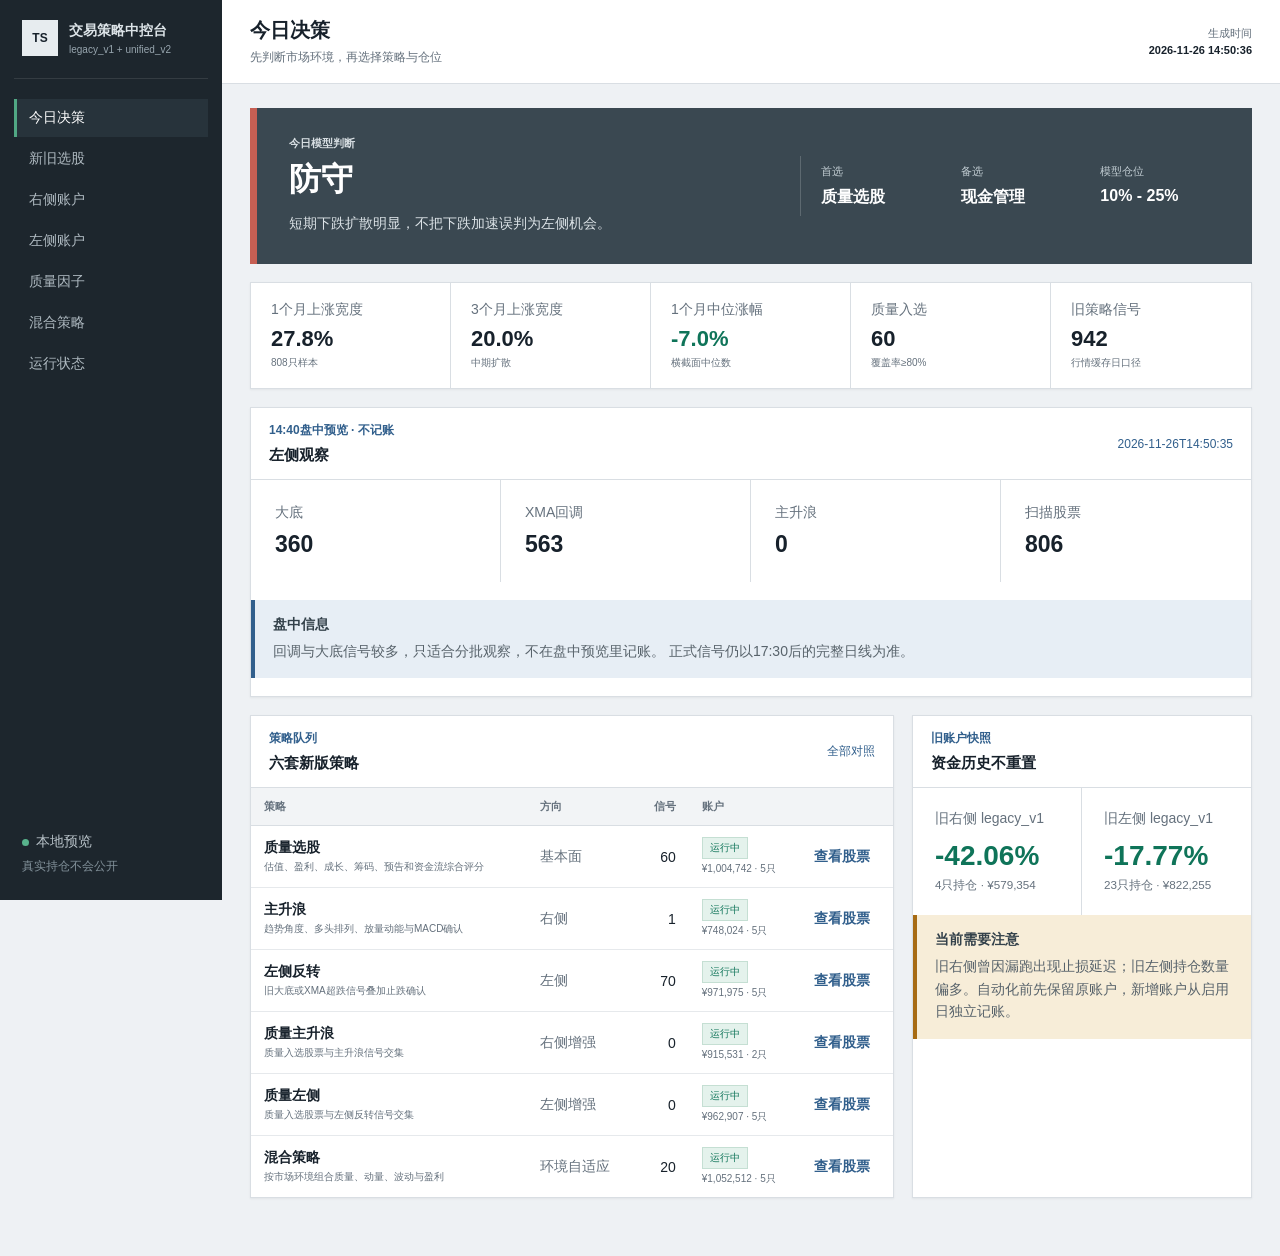
==== commit 0f6c5891: "Intraday Strategy Preview Update" ====
--- a/index.html
+++ b/index.html
@@ -16,7 +16,7 @@
     <header class="topbar">
       <button class="icon-button" id="menuButton" aria-label="打开导航" title="打开导航">☰</button>
       <div><h1>今日决策</h1><p>先判断市场环境，再选择策略与仓位</p></div>
-      <div class="timestamp">生成时间<br><strong>2026-11-25 15:19:16</strong></div>
+      <div class="timestamp">生成时间<br><strong>2026-11-26 14:50:36</strong></div>
     </header>
     <div class="content">
     <section class="decision-band regime-defensive">
@@ -24,38 +24,38 @@
       <dl><div><dt>首选</dt><dd>质量选股</dd></div><div><dt>备选</dt><dd>现金管理</dd></div><div><dt>模型仓位</dt><dd>10% - 25%</dd></div></dl>
     </section>
     <section class="metric-strip">
-      <div><span>1个月上涨宽度</span><strong>30.8%</strong><small>808只样本</small></div>
-      <div><span>3个月上涨宽度</span><strong>21.5%</strong><small>中期扩散</small></div>
-      <div><span>1个月中位涨幅</span><strong class="negative">-6.2%</strong><small>横截面中位数</small></div>
-      <div><span>质量入选</span><strong>58</strong><small>覆盖率≥80%</small></div>
-      <div><span>旧策略信号</span><strong>874</strong><small>行情缓存日口径</small></div>
+      <div><span>1个月上涨宽度</span><strong>27.8%</strong><small>808只样本</small></div>
+      <div><span>3个月上涨宽度</span><strong>20.0%</strong><small>中期扩散</small></div>
+      <div><span>1个月中位涨幅</span><strong class="negative">-7.0%</strong><small>横截面中位数</small></div>
+      <div><span>质量入选</span><strong>60</strong><small>覆盖率≥80%</small></div>
+      <div><span>旧策略信号</span><strong>942</strong><small>行情缓存日口径</small></div>
     </section>
     
     <section class="panel">
-      <div class="panel-head"><div><span class="eyebrow">14:40盘中预览 · 不记账</span><h3>左侧观察</h3></div><span>2026-11-25T15:19:15</span></div>
-      <div class="evidence-grid"><div><span>大底</span><strong>288</strong></div><div><span>XMA回调</span><strong>344</strong></div><div><span>主升浪</span><strong>1</strong></div><div><span>扫描股票</span><strong>563</strong></div></div>
+      <div class="panel-head"><div><span class="eyebrow">14:40盘中预览 · 不记账</span><h3>左侧观察</h3></div><span>2026-11-26T14:50:35</span></div>
+      <div class="evidence-grid"><div><span>大底</span><strong>360</strong></div><div><span>XMA回调</span><strong>563</strong></div><div><span>主升浪</span><strong>0</strong></div><div><span>扫描股票</span><strong>806</strong></div></div>
       <div class="notice"><strong>盘中信息</strong><p>回调与大底信号较多，只适合分批观察，不在盘中预览里记账。 正式信号仍以17:30后的完整日线为准。</p></div>
     </section>
     <section class="two-column">
       <div class="panel"><div class="panel-head"><div><span class="eyebrow">策略队列</span><h3>六套新版策略</h3></div><a href="stocks.html">全部对照</a></div>
         <div class="table-scroll"><table><thead><tr><th>策略</th><th>方向</th><th class="numeric">信号</th><th>账户</th><th></th></tr></thead><tbody><tr><td><strong>质量选股</strong><small>估值、盈利、成长、筹码、预告和资金流综合评分</small></td><td><span class="side-tag">基本面</span></td>
-            <td class="numeric">58</td><td><span class="status-chip ok">运行中</span><small>¥1,004,742 · 5只</small></td>
+            <td class="numeric">60</td><td><span class="status-chip ok">运行中</span><small>¥1,004,742 · 5只</small></td>
             <td><a class="table-link" href="stocks.html?strategy=quality_v2">查看股票</a></td></tr><tr><td><strong>主升浪</strong><small>趋势角度、多头排列、放量动能与MACD确认</small></td><td><span class="side-tag">右侧</span></td>
-            <td class="numeric">2</td><td><span class="status-chip ok">运行中</span><small>¥748,024 · 5只</small></td>
+            <td class="numeric">1</td><td><span class="status-chip ok">运行中</span><small>¥748,024 · 5只</small></td>
             <td><a class="table-link" href="stocks.html?strategy=main_wave_v2">查看股票</a></td></tr><tr><td><strong>左侧反转</strong><small>旧大底或XMA超跌信号叠加止跌确认</small></td><td><span class="side-tag">左侧</span></td>
-            <td class="numeric">311</td><td><span class="status-chip ok">运行中</span><small>¥971,975 · 5只</small></td>
+            <td class="numeric">70</td><td><span class="status-chip ok">运行中</span><small>¥971,975 · 5只</small></td>
             <td><a class="table-link" href="stocks.html?strategy=left_reversal_v2">查看股票</a></td></tr><tr><td><strong>质量主升浪</strong><small>质量入选股票与主升浪信号交集</small></td><td><span class="side-tag">右侧增强</span></td>
-            <td class="numeric">1</td><td><span class="status-chip ok">运行中</span><small>¥915,531 · 2只</small></td>
+            <td class="numeric">0</td><td><span class="status-chip ok">运行中</span><small>¥915,531 · 2只</small></td>
             <td><a class="table-link" href="stocks.html?strategy=quality_main_wave_v2">查看股票</a></td></tr><tr><td><strong>质量左侧</strong><small>质量入选股票与左侧反转信号交集</small></td><td><span class="side-tag">左侧增强</span></td>
-            <td class="numeric">5</td><td><span class="status-chip ok">运行中</span><small>¥962,907 · 5只</small></td>
+            <td class="numeric">0</td><td><span class="status-chip ok">运行中</span><small>¥962,907 · 5只</small></td>
             <td><a class="table-link" href="stocks.html?strategy=quality_left_v2">查看股票</a></td></tr><tr><td><strong>混合策略</strong><small>按市场环境组合质量、动量、波动与盈利</small></td><td><span class="side-tag">环境自适应</span></td>
             <td class="numeric">20</td><td><span class="status-chip ok">运行中</span><small>¥1,052,512 · 5只</small></td>
             <td><a class="table-link" href="stocks.html?strategy=hybrid_v2">查看股票</a></td></tr></tbody></table></div>
       </div>
       <div class="panel"><div class="panel-head"><div><span class="eyebrow">旧账户快照</span><h3>资金历史不重置</h3></div></div>
         <div class="account-compare">
-          <a href="right.html"><span>旧右侧 legacy_v1</span><strong class="negative">-42.18%</strong><small>6只持仓 · ¥578,164</small></a>
-          <a href="left.html"><span>旧左侧 legacy_v1</span><strong class="negative">-14.81%</strong><small>24只持仓 · ¥851,857</small></a>
+          <a href="right.html"><span>旧右侧 legacy_v1</span><strong class="negative">-42.06%</strong><small>4只持仓 · ¥579,354</small></a>
+          <a href="left.html"><span>旧左侧 legacy_v1</span><strong class="negative">-17.77%</strong><small>23只持仓 · ¥822,255</small></a>
         </div>
         <div class="notice warning"><strong>当前需要注意</strong><p>旧右侧曾因漏跑出现止损延迟；旧左侧持仓数量偏多。自动化前先保留原账户，新增账户从启用日独立记账。</p></div>
       </div>
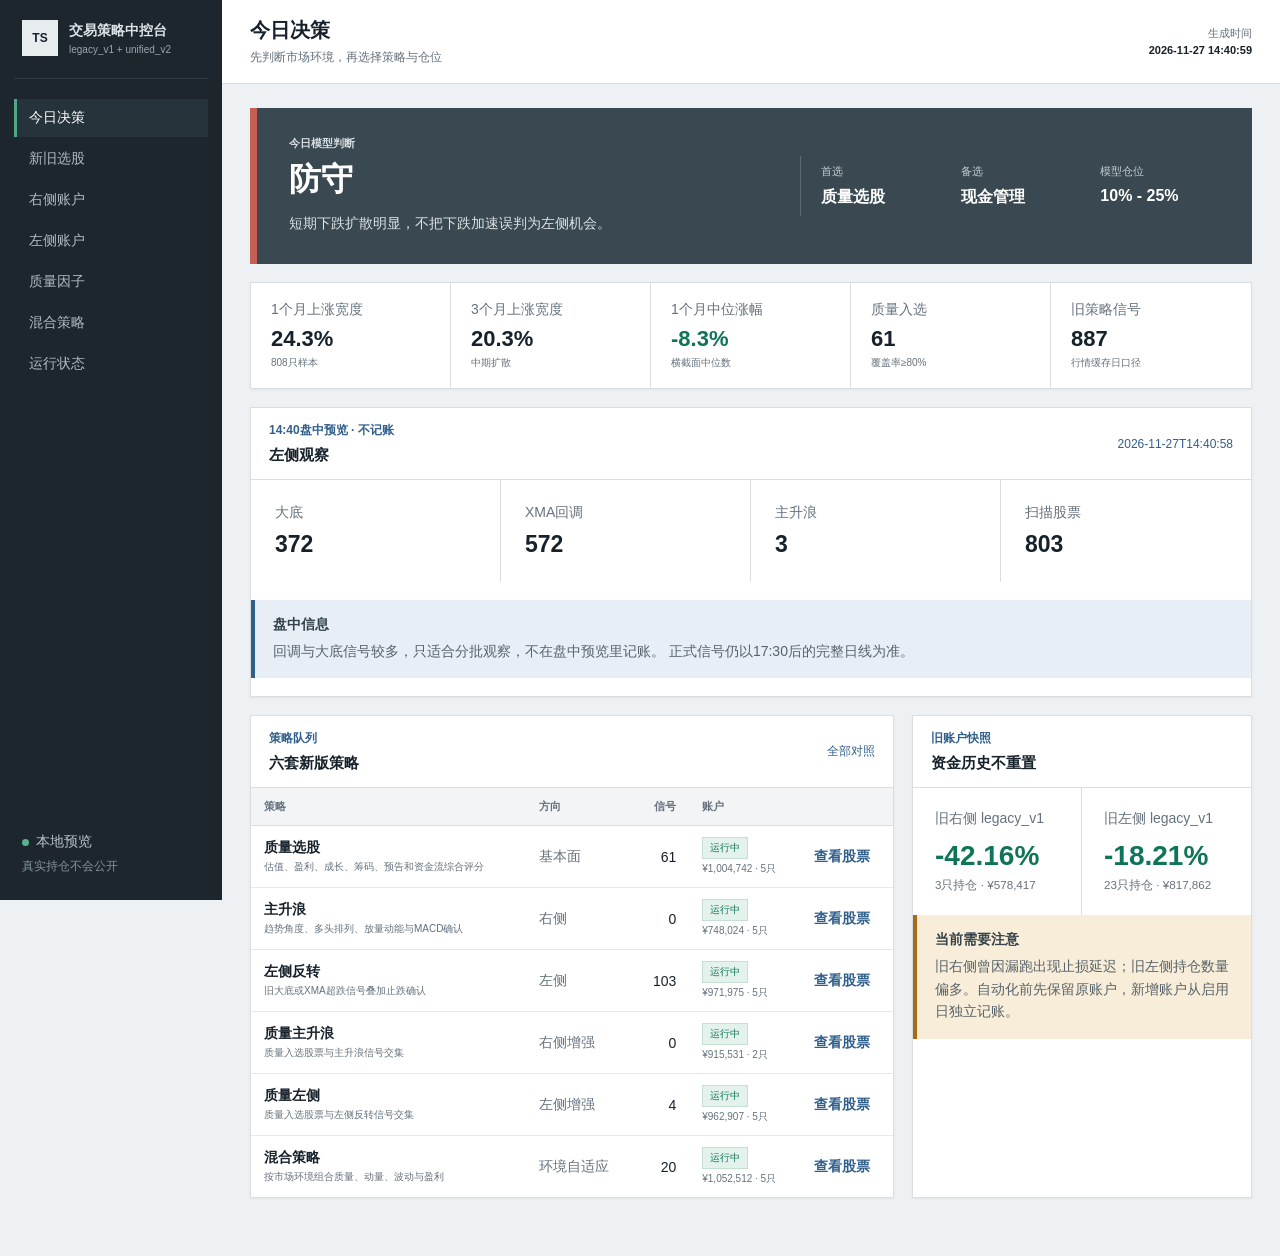
==== commit 1e9a765a: "Intraday Strategy Preview Update" ====
--- a/index.html
+++ b/index.html
@@ -16,7 +16,7 @@
     <header class="topbar">
       <button class="icon-button" id="menuButton" aria-label="打开导航" title="打开导航">☰</button>
       <div><h1>今日决策</h1><p>先判断市场环境，再选择策略与仓位</p></div>
-      <div class="timestamp">生成时间<br><strong>2026-11-26 14:50:36</strong></div>
+      <div class="timestamp">生成时间<br><strong>2026-11-27 14:40:59</strong></div>
     </header>
     <div class="content">
     <section class="decision-band regime-defensive">
@@ -24,38 +24,38 @@
       <dl><div><dt>首选</dt><dd>质量选股</dd></div><div><dt>备选</dt><dd>现金管理</dd></div><div><dt>模型仓位</dt><dd>10% - 25%</dd></div></dl>
     </section>
     <section class="metric-strip">
-      <div><span>1个月上涨宽度</span><strong>27.8%</strong><small>808只样本</small></div>
-      <div><span>3个月上涨宽度</span><strong>20.0%</strong><small>中期扩散</small></div>
-      <div><span>1个月中位涨幅</span><strong class="negative">-7.0%</strong><small>横截面中位数</small></div>
-      <div><span>质量入选</span><strong>60</strong><small>覆盖率≥80%</small></div>
-      <div><span>旧策略信号</span><strong>942</strong><small>行情缓存日口径</small></div>
+      <div><span>1个月上涨宽度</span><strong>24.3%</strong><small>808只样本</small></div>
+      <div><span>3个月上涨宽度</span><strong>20.3%</strong><small>中期扩散</small></div>
+      <div><span>1个月中位涨幅</span><strong class="negative">-8.3%</strong><small>横截面中位数</small></div>
+      <div><span>质量入选</span><strong>61</strong><small>覆盖率≥80%</small></div>
+      <div><span>旧策略信号</span><strong>887</strong><small>行情缓存日口径</small></div>
     </section>
     
     <section class="panel">
-      <div class="panel-head"><div><span class="eyebrow">14:40盘中预览 · 不记账</span><h3>左侧观察</h3></div><span>2026-11-26T14:50:35</span></div>
-      <div class="evidence-grid"><div><span>大底</span><strong>360</strong></div><div><span>XMA回调</span><strong>563</strong></div><div><span>主升浪</span><strong>0</strong></div><div><span>扫描股票</span><strong>806</strong></div></div>
+      <div class="panel-head"><div><span class="eyebrow">14:40盘中预览 · 不记账</span><h3>左侧观察</h3></div><span>2026-11-27T14:40:58</span></div>
+      <div class="evidence-grid"><div><span>大底</span><strong>372</strong></div><div><span>XMA回调</span><strong>572</strong></div><div><span>主升浪</span><strong>3</strong></div><div><span>扫描股票</span><strong>803</strong></div></div>
       <div class="notice"><strong>盘中信息</strong><p>回调与大底信号较多，只适合分批观察，不在盘中预览里记账。 正式信号仍以17:30后的完整日线为准。</p></div>
     </section>
     <section class="two-column">
       <div class="panel"><div class="panel-head"><div><span class="eyebrow">策略队列</span><h3>六套新版策略</h3></div><a href="stocks.html">全部对照</a></div>
         <div class="table-scroll"><table><thead><tr><th>策略</th><th>方向</th><th class="numeric">信号</th><th>账户</th><th></th></tr></thead><tbody><tr><td><strong>质量选股</strong><small>估值、盈利、成长、筹码、预告和资金流综合评分</small></td><td><span class="side-tag">基本面</span></td>
-            <td class="numeric">60</td><td><span class="status-chip ok">运行中</span><small>¥1,004,742 · 5只</small></td>
+            <td class="numeric">61</td><td><span class="status-chip ok">运行中</span><small>¥1,004,742 · 5只</small></td>
             <td><a class="table-link" href="stocks.html?strategy=quality_v2">查看股票</a></td></tr><tr><td><strong>主升浪</strong><small>趋势角度、多头排列、放量动能与MACD确认</small></td><td><span class="side-tag">右侧</span></td>
-            <td class="numeric">1</td><td><span class="status-chip ok">运行中</span><small>¥748,024 · 5只</small></td>
+            <td class="numeric">0</td><td><span class="status-chip ok">运行中</span><small>¥748,024 · 5只</small></td>
             <td><a class="table-link" href="stocks.html?strategy=main_wave_v2">查看股票</a></td></tr><tr><td><strong>左侧反转</strong><small>旧大底或XMA超跌信号叠加止跌确认</small></td><td><span class="side-tag">左侧</span></td>
-            <td class="numeric">70</td><td><span class="status-chip ok">运行中</span><small>¥971,975 · 5只</small></td>
+            <td class="numeric">103</td><td><span class="status-chip ok">运行中</span><small>¥971,975 · 5只</small></td>
             <td><a class="table-link" href="stocks.html?strategy=left_reversal_v2">查看股票</a></td></tr><tr><td><strong>质量主升浪</strong><small>质量入选股票与主升浪信号交集</small></td><td><span class="side-tag">右侧增强</span></td>
             <td class="numeric">0</td><td><span class="status-chip ok">运行中</span><small>¥915,531 · 2只</small></td>
             <td><a class="table-link" href="stocks.html?strategy=quality_main_wave_v2">查看股票</a></td></tr><tr><td><strong>质量左侧</strong><small>质量入选股票与左侧反转信号交集</small></td><td><span class="side-tag">左侧增强</span></td>
-            <td class="numeric">0</td><td><span class="status-chip ok">运行中</span><small>¥962,907 · 5只</small></td>
+            <td class="numeric">4</td><td><span class="status-chip ok">运行中</span><small>¥962,907 · 5只</small></td>
             <td><a class="table-link" href="stocks.html?strategy=quality_left_v2">查看股票</a></td></tr><tr><td><strong>混合策略</strong><small>按市场环境组合质量、动量、波动与盈利</small></td><td><span class="side-tag">环境自适应</span></td>
             <td class="numeric">20</td><td><span class="status-chip ok">运行中</span><small>¥1,052,512 · 5只</small></td>
             <td><a class="table-link" href="stocks.html?strategy=hybrid_v2">查看股票</a></td></tr></tbody></table></div>
       </div>
       <div class="panel"><div class="panel-head"><div><span class="eyebrow">旧账户快照</span><h3>资金历史不重置</h3></div></div>
         <div class="account-compare">
-          <a href="right.html"><span>旧右侧 legacy_v1</span><strong class="negative">-42.06%</strong><small>4只持仓 · ¥579,354</small></a>
-          <a href="left.html"><span>旧左侧 legacy_v1</span><strong class="negative">-17.77%</strong><small>23只持仓 · ¥822,255</small></a>
+          <a href="right.html"><span>旧右侧 legacy_v1</span><strong class="negative">-42.16%</strong><small>3只持仓 · ¥578,417</small></a>
+          <a href="left.html"><span>旧左侧 legacy_v1</span><strong class="negative">-18.21%</strong><small>23只持仓 · ¥817,862</small></a>
         </div>
         <div class="notice warning"><strong>当前需要注意</strong><p>旧右侧曾因漏跑出现止损延迟；旧左侧持仓数量偏多。自动化前先保留原账户，新增账户从启用日独立记账。</p></div>
       </div>
